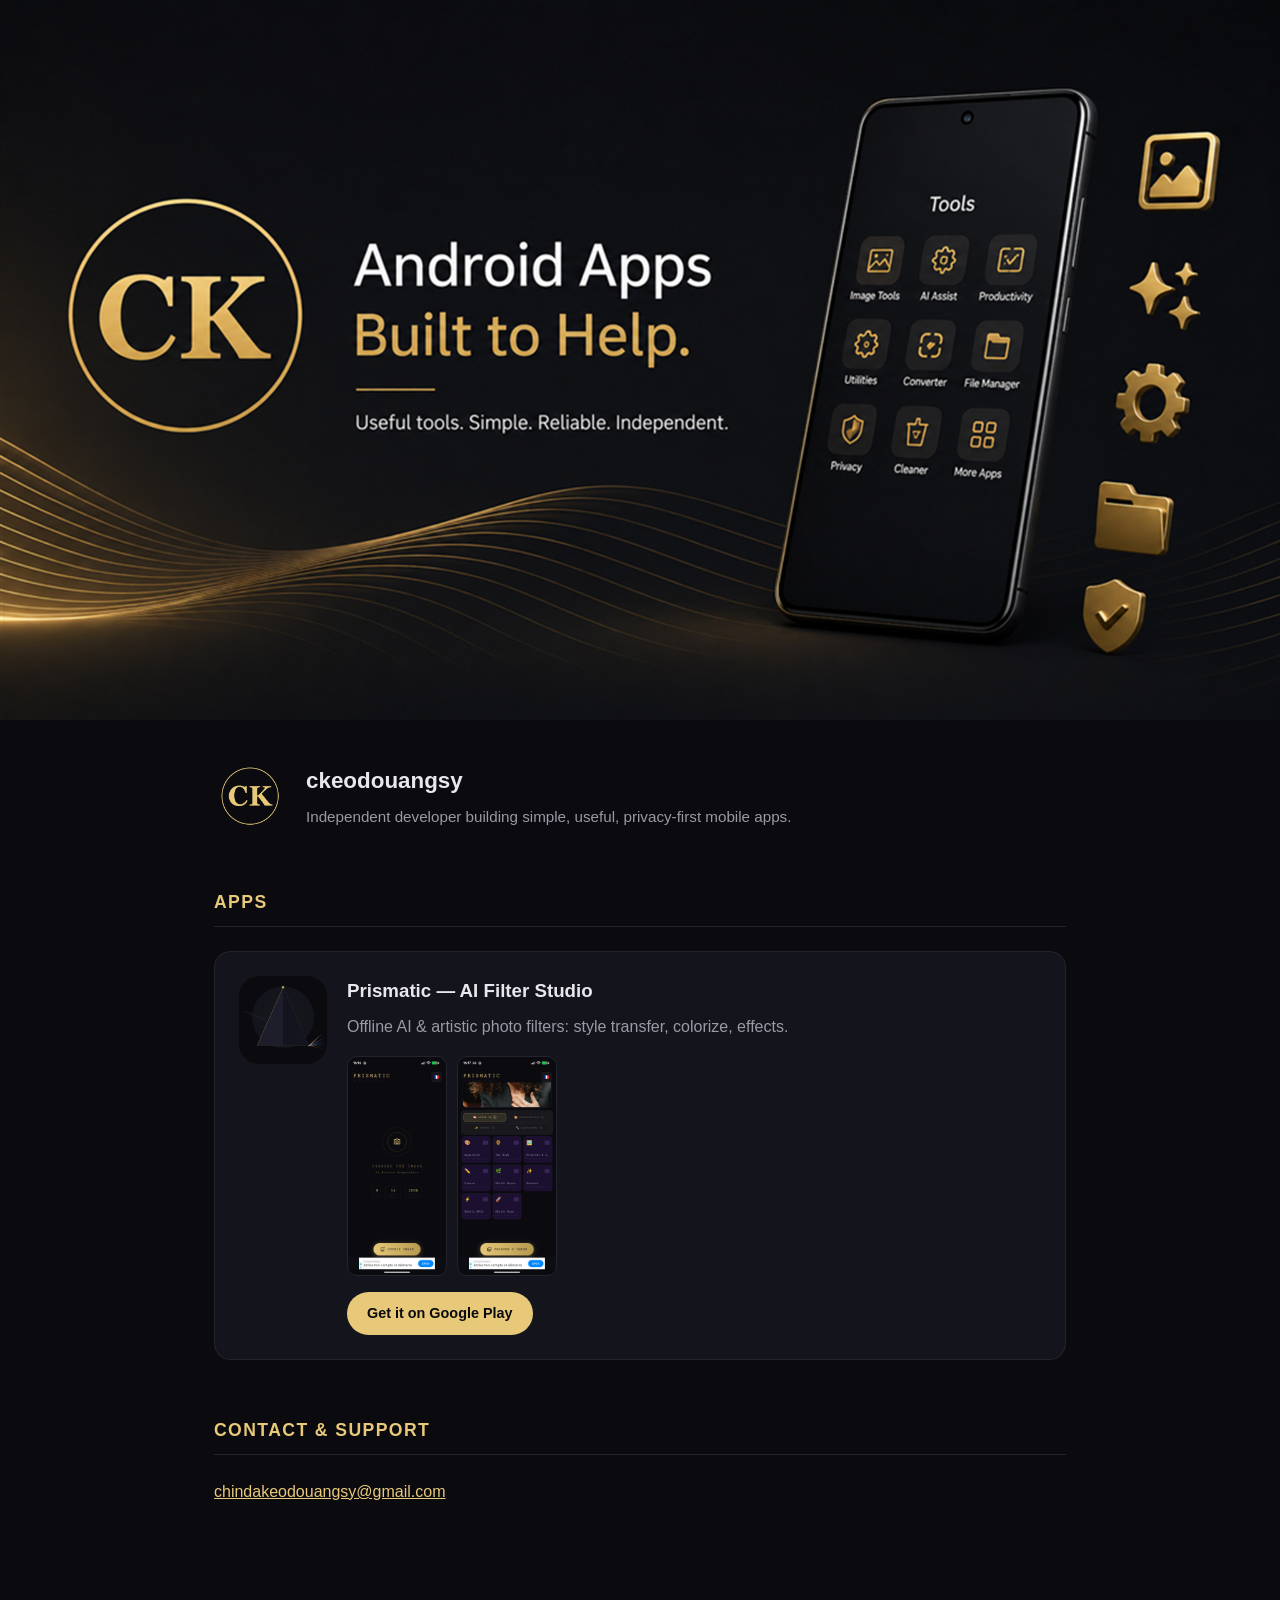
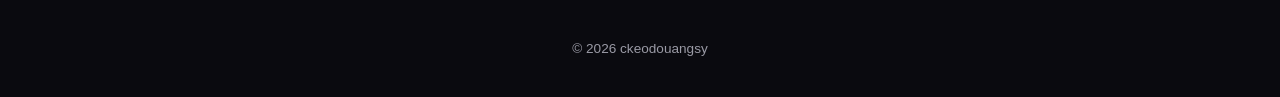
==== index.html @ 797a7497 "First WEB page design" ====
<!DOCTYPE html>
<html lang="en">
<head>
<meta charset="UTF-8">
<meta name="viewport" content="width=device-width, initial-scale=1.0">
<title>CK — Android Apps</title>
<link rel="icon" href="assets/ck-icon.png">
<link rel="stylesheet" href="style.css">
</head>
<body>

<header class="hero">
  <img src="assets/header.jpg" alt="CK — Android Apps. Built to Help." class="hero-img">
</header>

<main>
  <section class="developer">
    <img src="assets/ck-icon.png" alt="CK" class="dev-icon">
    <div>
      <h1>ckeodouangsy</h1>
      <p class="tagline">Independent developer building simple, useful, privacy-first mobile apps.</p>
    </div>
  </section>

  <section class="apps">
    <h2>Apps</h2>

    <article class="app-card">
      <img src="assets/prismatic-icon.png" alt="Prismatic — AI Filter Studio icon" class="app-icon">
      <div class="app-info">
        <h3>Prismatic — AI Filter Studio</h3>
        <p>Offline AI &amp; artistic photo filters: style transfer, colorize, effects.</p>
        <div class="app-shots">
          <img src="assets/prismatic-shot-1.png" alt="Prismatic home screen">
          <img src="assets/prismatic-shot-2.png" alt="Prismatic filter selection">
        </div>
        <a class="play-badge" href="https://play.google.com/store/apps/details?id=com.ckeodouangsy.prismatic_ai_filter_studio" target="_blank" rel="noopener">
          Get it on Google Play
        </a>
      </div>
    </article>

    <!-- Next app card goes here -->
  </section>

  <section class="contact">
    <h2>Contact &amp; Support</h2>
    <p>
      <a href="mailto:chindakeodouangsy@gmail.com">chindakeodouangsy@gmail.com</a>
    </p>
    <!-- Public support channel (community group, forum...) — to be added once available -->
  </section>
</main>

<footer>
  <p>&copy; 2026 ckeodouangsy</p>
</footer>

</body>
</html>
---- style.css ----
:root {
  --bg: #0A0A0F;
  --bg-card: #14141c;
  --gold: #E8C97A;
  --text: #E8E8EC;
  --text-dim: #9a9aa5;
}

* { box-sizing: border-box; }

body {
  margin: 0;
  background: var(--bg);
  color: var(--text);
  font-family: -apple-system, BlinkMacSystemFont, "Segoe UI", Roboto, Arial, sans-serif;
  line-height: 1.6;
}

.hero-img {
  display: block;
  width: 100%;
  height: auto;
}

main {
  max-width: 900px;
  margin: 0 auto;
  padding: 40px 24px 80px;
}

.developer {
  display: flex;
  align-items: center;
  gap: 20px;
  margin-bottom: 56px;
}

.dev-icon {
  width: 72px;
  height: 72px;
  border-radius: 50%;
  flex-shrink: 0;
}

.developer h1 {
  margin: 0 0 6px;
  font-size: 1.4rem;
}

.tagline {
  margin: 0;
  color: var(--text-dim);
  font-size: 0.95rem;
}

h2 {
  font-size: 1.1rem;
  text-transform: uppercase;
  letter-spacing: 0.08em;
  color: var(--gold);
  border-bottom: 1px solid #24242e;
  padding-bottom: 10px;
  margin-bottom: 24px;
}

.app-card {
  display: flex;
  gap: 20px;
  background: var(--bg-card);
  border: 1px solid #24242e;
  border-radius: 16px;
  padding: 24px;
  margin-bottom: 24px;
}

.app-icon {
  width: 88px;
  height: 88px;
  border-radius: 20px;
  flex-shrink: 0;
}

.app-info h3 {
  margin: 0 0 8px;
}

.app-info > p {
  color: var(--text-dim);
  margin: 0 0 16px;
}

.app-shots {
  display: flex;
  gap: 10px;
  margin-bottom: 16px;
  overflow-x: auto;
}

.app-shots img {
  height: 220px;
  border-radius: 10px;
  border: 1px solid #24242e;
}

.play-badge {
  display: inline-block;
  background: var(--gold);
  color: #0A0A0F;
  font-weight: 600;
  text-decoration: none;
  padding: 10px 20px;
  border-radius: 999px;
  font-size: 0.9rem;
}

.contact {
  margin-top: 56px;
}

.contact a {
  color: var(--gold);
}

footer {
  text-align: center;
  color: var(--text-dim);
  font-size: 0.85rem;
  padding: 24px;
}

@media (max-width: 560px) {
  .app-card {
    flex-direction: column;
  }
  .app-shots img {
    height: 180px;
  }
}
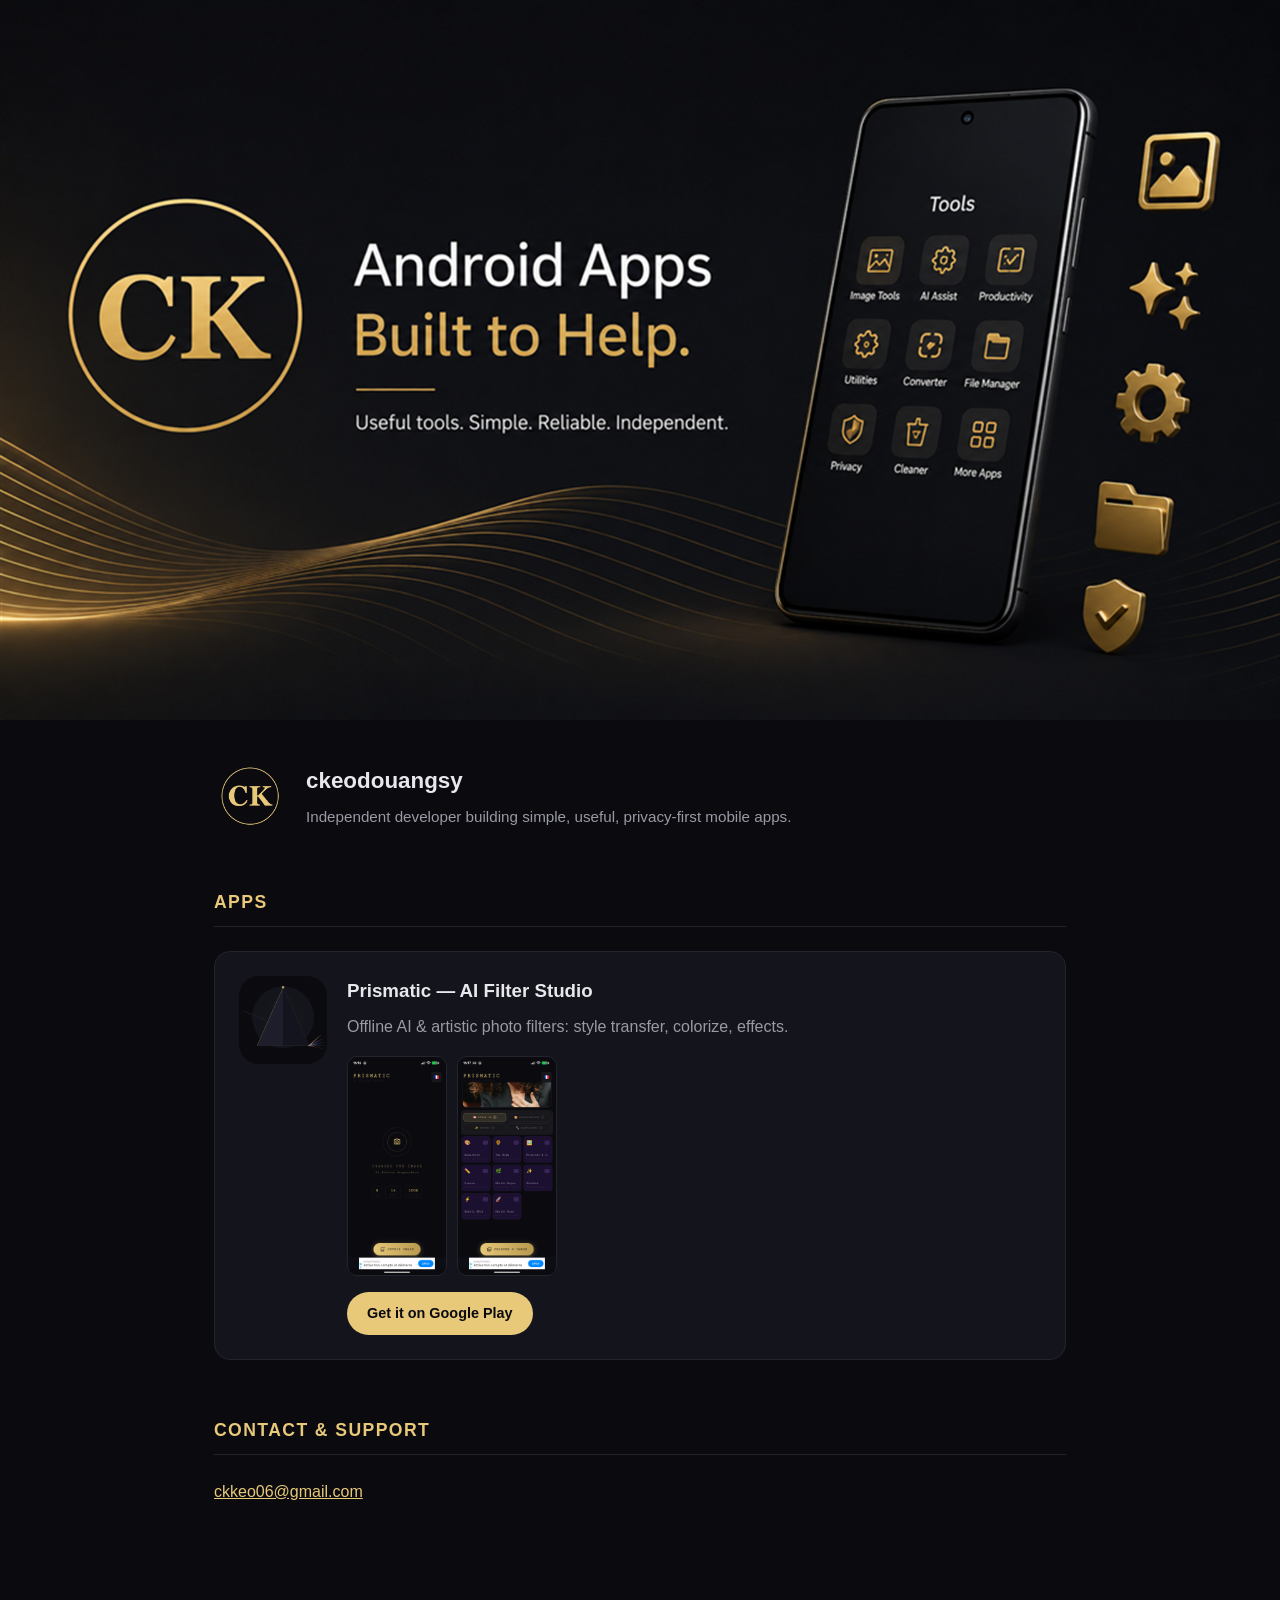
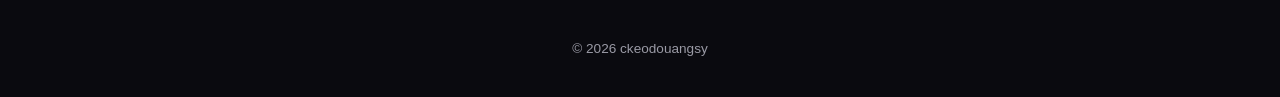
==== commit c9baf602: "change email address text" ====
--- a/index.html
+++ b/index.html
@@ -46,7 +46,7 @@
   <section class="contact">
     <h2>Contact &amp; Support</h2>
     <p>
-      <a href="mailto:chindakeodouangsy@gmail.com">chindakeodouangsy@gmail.com</a>
+      <a href="mailto:ckkeo06@gmail.com">ckkeo06@gmail.com</a>
     </p>
     <!-- Public support channel (community group, forum...) — to be added once available -->
   </section>
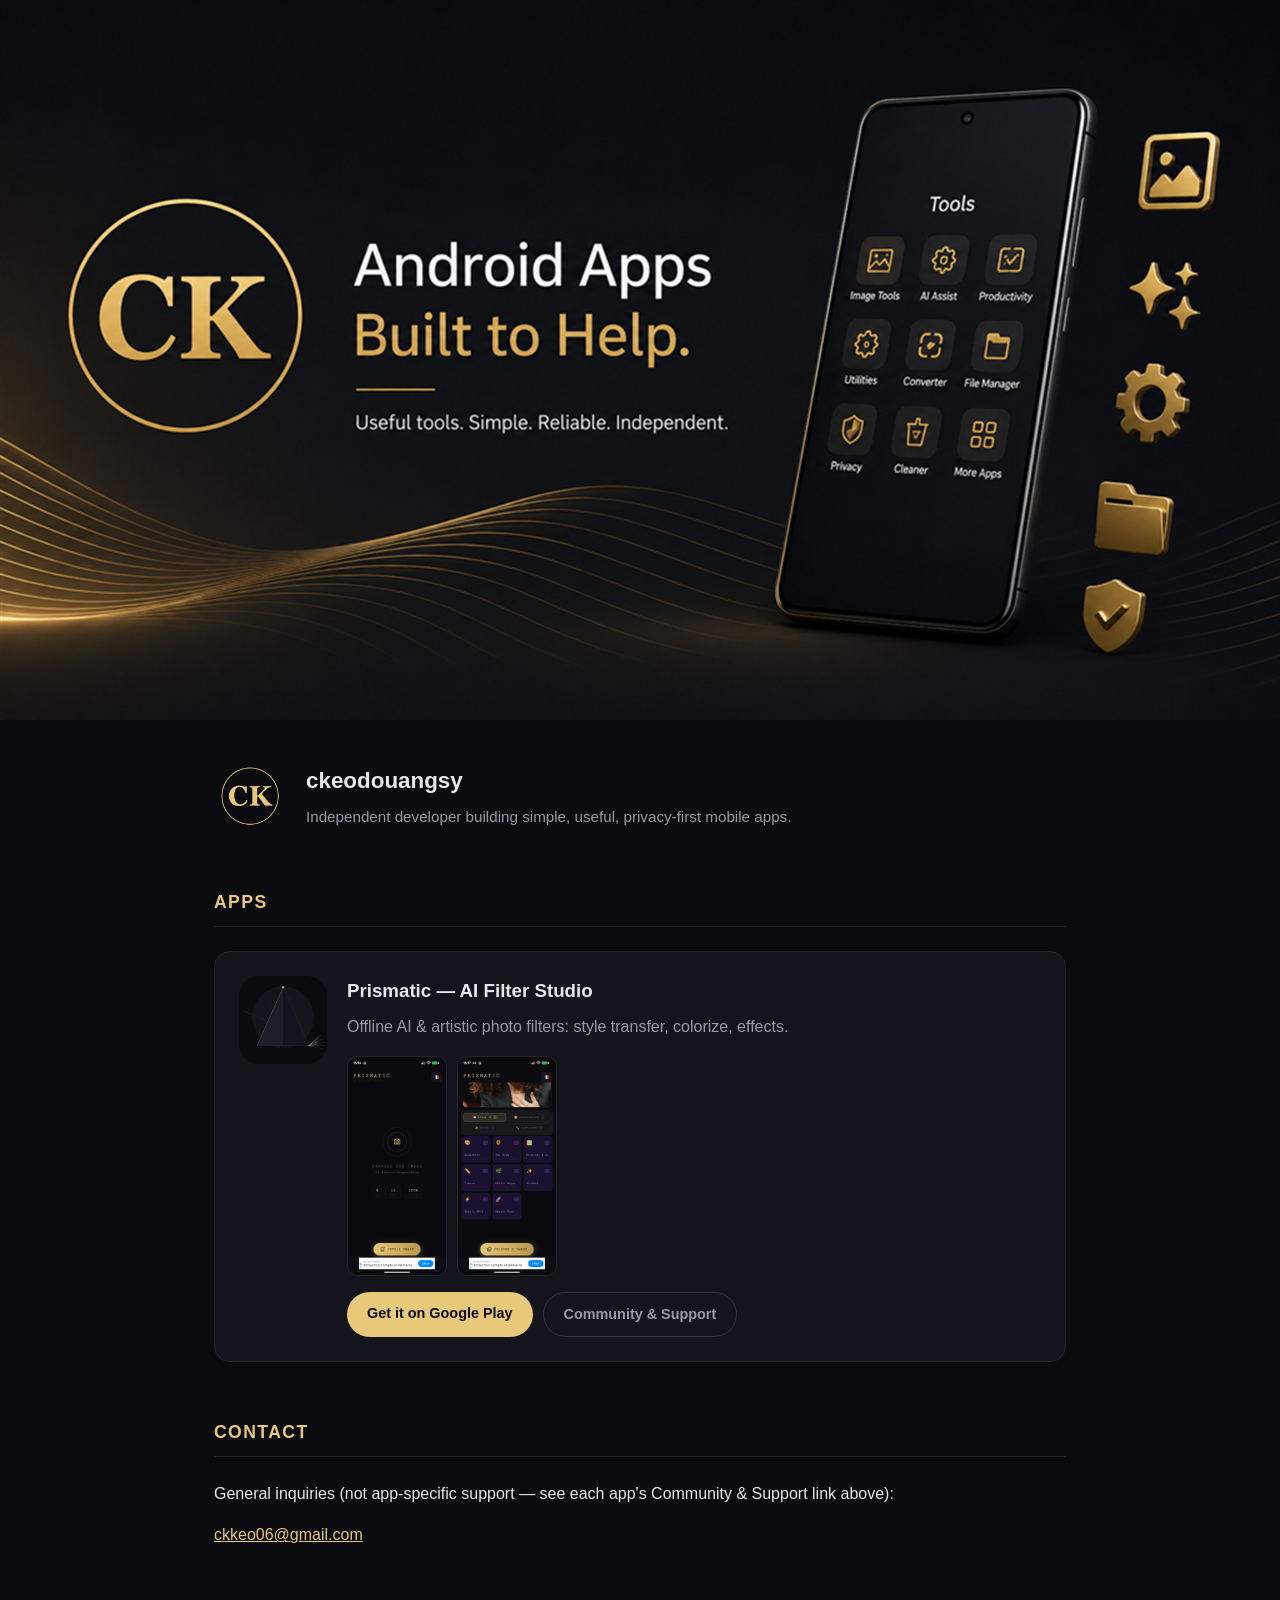
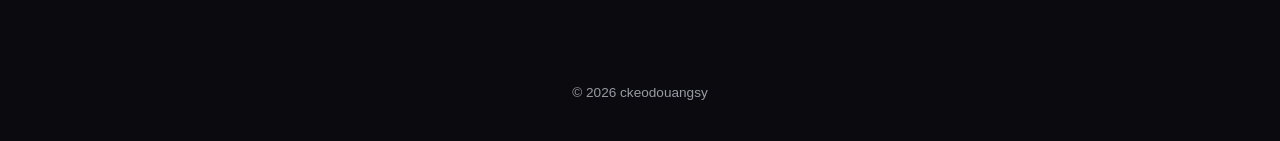
==== commit 5b3c1e3c: "Add depend support to each published application." ====
--- a/index.html
+++ b/index.html
@@ -34,21 +34,26 @@
           <img src="assets/prismatic-shot-1.png" alt="Prismatic home screen">
           <img src="assets/prismatic-shot-2.png" alt="Prismatic filter selection">
         </div>
-        <a class="play-badge" href="https://play.google.com/store/apps/details?id=com.ckeodouangsy.prismatic_ai_filter_studio" target="_blank" rel="noopener">
-          Get it on Google Play
-        </a>
+        <div class="app-links">
+          <a class="play-badge" href="https://play.google.com/store/apps/details?id=com.ckeodouangsy.prismatic_ai_filter_studio" target="_blank" rel="noopener">
+            Get it on Google Play
+          </a>
+          <a class="support-link" href="https://groups.google.com/g/art_prismatic" target="_blank" rel="noopener">
+            Community &amp; Support
+          </a>
+        </div>
       </div>
     </article>
 
-    <!-- Next app card goes here -->
+    <!-- Next app card goes here — give it its own support link (Google Group per app) -->
   </section>
 
   <section class="contact">
-    <h2>Contact &amp; Support</h2>
+    <h2>Contact</h2>
+    <p>General inquiries (not app-specific support — see each app's Community &amp; Support link above):</p>
     <p>
       <a href="mailto:ckkeo06@gmail.com">ckkeo06@gmail.com</a>
     </p>
-    <!-- Public support channel (community group, forum...) — to be added once available -->
   </section>
 </main>
 
--- a/style.css
+++ b/style.css
@@ -102,6 +102,12 @@
   border: 1px solid #24242e;
 }
 
+.app-links {
+  display: flex;
+  flex-wrap: wrap;
+  gap: 10px;
+}
+
 .play-badge {
   display: inline-block;
   background: var(--gold);
@@ -111,6 +117,23 @@
   padding: 10px 20px;
   border-radius: 999px;
   font-size: 0.9rem;
+}
+
+.support-link {
+  display: inline-block;
+  background: transparent;
+  color: var(--text-dim);
+  font-weight: 600;
+  text-decoration: none;
+  padding: 10px 20px;
+  border-radius: 999px;
+  border: 1px solid #33333e;
+  font-size: 0.9rem;
+}
+
+.support-link:hover {
+  color: var(--text);
+  border-color: #4a4a58;
 }
 
 .contact {
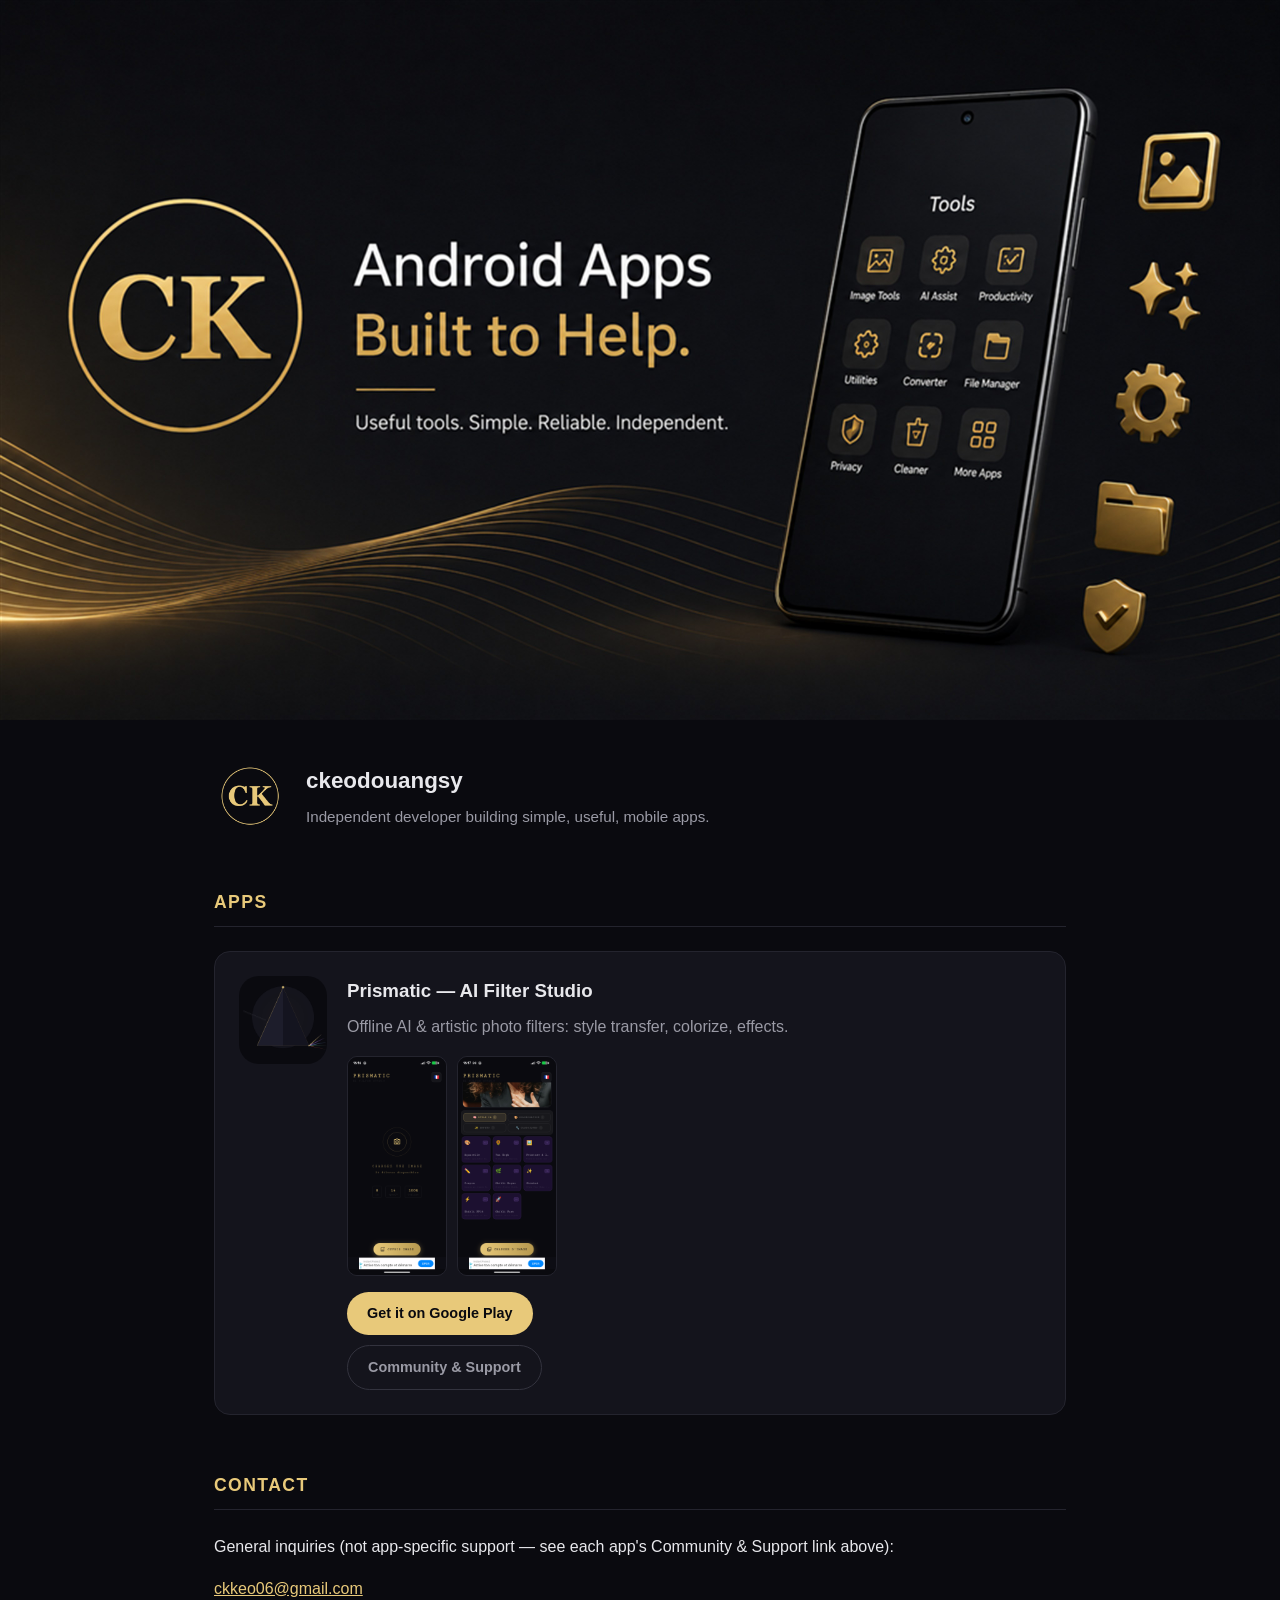
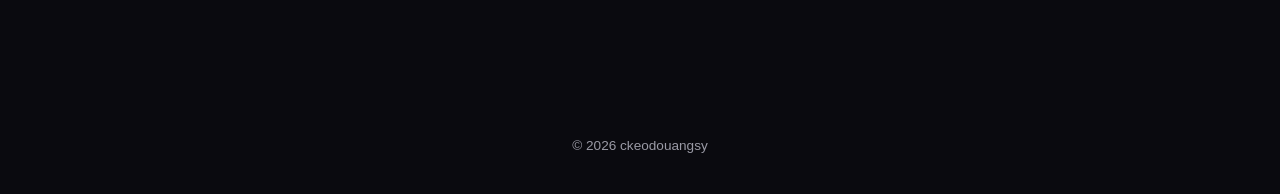
==== commit 33d7ef8a: "offcialize site." ====
--- a/index.html
+++ b/index.html
@@ -18,7 +18,7 @@
     <img src="assets/ck-icon.png" alt="CK" class="dev-icon">
     <div>
       <h1>ckeodouangsy</h1>
-      <p class="tagline">Independent developer building simple, useful, privacy-first mobile apps.</p>
+      <p class="tagline">Independent developer building simple, useful, mobile apps.</p>
     </div>
   </section>
 
--- a/style.css
+++ b/style.css
@@ -104,7 +104,8 @@
 
 .app-links {
   display: flex;
-  flex-wrap: wrap;
+  flex-direction: column;
+  align-items: flex-start;
   gap: 10px;
 }
 
